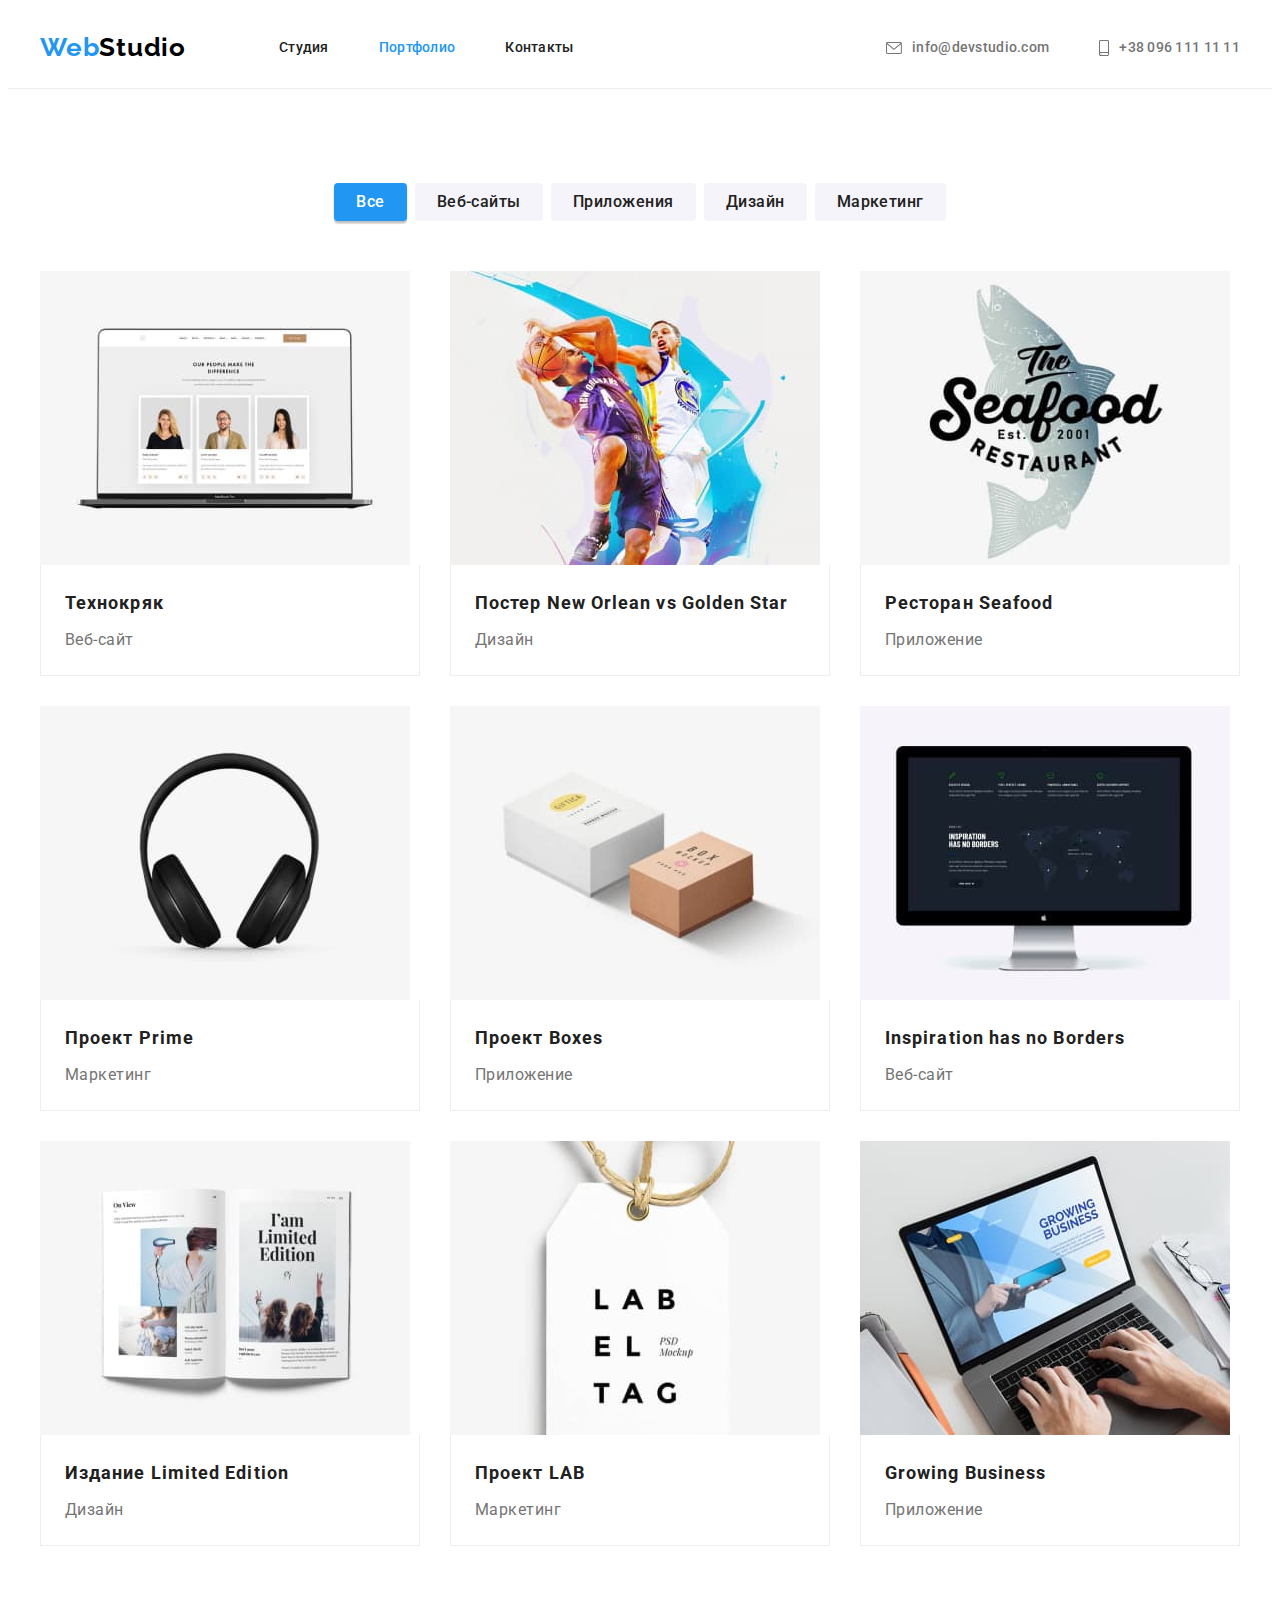
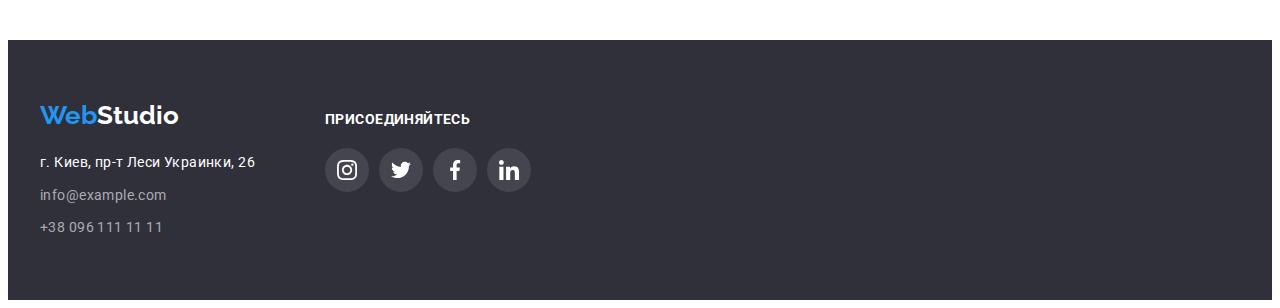
==== portfolio.html @ 313c2e4c "hw-5" ====
<!DOCTYPE html>
<html lang="ru">
  <head>
    <meta charset="UTF-8" />
    <meta http-equiv="X-UA-Compatible" content="IE=edge" />
    <meta name="viewport" content="width=device-width, initial-scale=1.0" />
    <title>Студия</title>
    <link rel="preconnect" href="https://fonts.googleapis.com" />
    <link rel="preconnect" href="https://fonts.gstatic.com" crossorigin />
    <link
      href="https://fonts.googleapis.com/css2?family=Raleway:wght@700&family=Roboto:wght@400;500;700;900&display=swap"
      rel="stylesheet"
    />
    <link
      rel="stylesheet"
      href="https://cdnjs.cloudflare.com/ajax/libs/modern-normalize/1.1.0/modern-normalize.min.css"
      integrity="sha512-wpPYUAdjBVSE4KJnH1VR1HeZfpl1ub8YT/NKx4PuQ5NmX2tKuGu6U/JRp5y+Y8XG2tV+wKQpNHVUX03MfMFn9Q=="
      crossorigin="anonymous"
      referrerpolicy="no-referrer"
    />
    <link rel="stylesheet" href="./css/styles.css" />
  </head>
  <body>
    <header class="header">
      <div class="container header-container">
        <nav class="header-nav">
          <a class="header-logo" lang="en" href="./index.html">
            Web<span class="studio">Studio</span></a
          >
          <ul class="list header-list">
            <li class="header-item">
              <a class="header-link" href="./index.html">Студия</a>
            </li>
            <li class="header-item">
              <a class="header-link current" href="./portfolio.html"
                >Портфолио</a
              >
            </li>
            <li class="header-item">
              <a class="header-link" href="">Контакты</a>
            </li>
          </ul>
        </nav>

        <ul class="list contacts-list">
          <li class="contacts-item">
            <a class="contacts-link" href="mailto:info@devstudio.com">
              <svg class="header-contacts-icon" width="16" height="12">
                <use href="images/icons.svg#icon-envelope"></use>
              </svg>
              info@devstudio.com
            </a>
          </li>
          <li class="contacts-item">
            <a class="contacts-link" href="tel:+380961111111">
              <svg class="header-contacts-icon" width="10" height="16">
                <use href="images/icons.svg#icon-smartphone"></use>
              </svg>
              +38 096 111 11 11
            </a>
          </li>
        </ul>
      </div>
    </header>

    <main>
      <section class="portfolio">
        <h1 class="portfolio-heading">Примеры наших работ</h1>
        <div class="container">
          <ul class="list list-menu">
            <li class="portfolio-list-item">
              <button class="portfolio-button" type="button">Все</button>
            </li>
            <li class="portfolio-list-item">
              <button class="portfolio-btn" type="button">Веб-сайты</button>
            </li>
            <li class="portfolio-list-item">
              <button class="portfolio-btn" type="button">Приложения</button>
            </li>
            <li class="portfolio-list-item">
              <button class="portfolio-btn" type="button">Дизайн</button>
            </li>
            <li class="portfolio-list-item">
              <button class="portfolio-btn" type="button">Маркетинг</button>
            </li>
          </ul>
          <ul class="list list-portfolio">
            <li class="portfolio-items">
              <a class="portfolio-link" href=""
                ><img
                  src="./images/portfolio/tehnokrak.jpg"
                  alt="Технокряк"
                  width="370"
                />
                <div class="portfolio-box">
                  <h2 class="portfolio-title">Технокряк</h2>
                  <p class="portfolio-text">Веб-сайт</p>
                </div>
              </a>
            </li>

            <li class="portfolio-items">
              <a class="portfolio-link" href=""
                ><img
                  src="./images/portfolio/poster.jpg"
                  alt="Постер New Orlean vs Golden Star"
                  width="370"
                />
                <div class="portfolio-box">
                  <h2 class="portfolio-title">
                    Постер New Orlean vs Golden Star
                  </h2>
                  <p class="portfolio-text">Дизайн</p>
                </div>
              </a>
            </li>

            <li class="portfolio-items">
              <a class="portfolio-link" href=""
                ><img
                  src="./images/portfolio/seafood.jpg"
                  alt="Ресторан Seafood"
                  width="370"
                />
                <div class="portfolio-box">
                  <h2 class="portfolio-title">Ресторан Seafood</h2>
                  <p class="portfolio-text">Приложение</p>
                </div>
              </a>
            </li>

            <li class="portfolio-items">
              <a class="portfolio-link" href=""
                ><img
                  src="./images/portfolio/prime.jpg"
                  alt="Проект Prime"
                  width="370"
                />
                <div class="portfolio-box">
                  <h2 class="portfolio-title">Проект Prime</h2>
                  <p class="portfolio-text">Маркетинг</p>
                </div>
              </a>
            </li>

            <li class="portfolio-items">
              <a class="portfolio-link" href=""
                ><img
                  src="./images/portfolio/boxes.jpg"
                  alt="Проект Boxes"
                  width="370"
                />
                <div class="portfolio-box">
                  <h2 class="portfolio-title">Проект Boxes</h2>
                  <p class="portfolio-text">Приложение</p>
                </div>
              </a>
            </li>

            <li class="portfolio-items">
              <a class="portfolio-link" href=""
                ><img
                  src="./images/portfolio/inspiration.jpg"
                  alt="Inspiration has no Borders"
                  width="370"
                />
                <div class="portfolio-box">
                  <h2 class="portfolio-title">Inspiration has no Borders</h2>
                  <p class="portfolio-text">Веб-сайт</p>
                </div>
              </a>
            </li>

            <li class="portfolio-items">
              <a class="portfolio-link" href=""
                ><img
                  src="./images/portfolio/limited-edition.jpg"
                  alt="Издание Limited Edition"
                  width="370"
                />
                <div class="portfolio-box">
                  <h2 class="portfolio-title">Издание Limited Edition</h2>
                  <p class="portfolio-text">Дизайн</p>
                </div>
              </a>
            </li>

            <li class="portfolio-items">
              <a class="portfolio-link" href="">
                <img
                  src="./images/portfolio/lab.jpg"
                  alt="Проект LAB"
                  width="370"
                />
                <div class="portfolio-box">
                  <h2 class="portfolio-title">Проект LAB</h2>
                  <p class="portfolio-text">Маркетинг</p>
                </div>
              </a>
            </li>

            <li class="portfolio-items">
              <a class="portfolio-link" href=""
                ><img
                  src="./images/portfolio/growing-business.jpg"
                  alt="Growing Business"
                  width="370"
                />
                <div class="portfolio-box">
                  <h2 class="portfolio-title">Growing Business</h2>
                  <p class="portfolio-text">Приложение</p>
                </div>
              </a>
            </li>
          </ul>
        </div>
      </section>
    </main>

    <footer class="footer">
      <div class="container footer-container">
        <div>
          <a class="footer-logo" lang="en" href="./index.html">
            <span class="web">Web</span>Studio
          </a>
          <address>
            <ul class="list list-footer">
              <li class="footer-item">
                <a
                  class="address"
                  href="https://goo.gl/maps/t5mTRkqwzV43VkV19"
                  target="_blank"
                  rel="noopener noreferrer"
                  >г. Киев, пр-т Леси Украинки, 26
                </a>
              </li>
              <li class="footer-item">
                <a class="footer-link" href="mailto:info@example.com"
                  >info@example.com</a
                >
              </li>
              <li class="footer-item">
                <a class="footer-link" href="tel:+380961111111"
                  >+38 096 111 11 11</a
                >
              </li>
            </ul>
          </address>
        </div>
        <div class="container-footer-social">
          <h2 class="footer-social">присоединяйтесь</h2>
          <ul class="list footer-social-list">
            <li class="footer-social-item">
              <a class="footer-social-link" href="">
                <svg class="footer-social-icon" width="20" height="20">
                  <use href="images/icons.svg#icon-instagram"></use>
                </svg>
              </a>
            </li>
            <li class="footer-social-item">
              <a class="footer-social-link" href="">
                <svg class="footer-social-icon" width="20" height="20">
                  <use href="images/icons.svg#icon-twitter"></use>
                </svg>
              </a>
            </li>
            <li class="footer-social-item">
              <a class="footer-social-link" href="">
                <svg class="footer-social-icon" width="20" height="20">
                  <use href="images/icons.svg#icon-facebook"></use>
                </svg>
              </a>
            </li>
            <li class="footer-social-item">
              <a class="footer-social-link" href="">
                <svg class="footer-social-icon" width="20" height="20">
                  <use href="images/icons.svg#icon-linkedin"></use>
                </svg>
              </a>
            </li>
          </ul>
        </div>
      </div>
    </footer>
  </body>
</html>
---- css/styles.css ----
/* основной цвет текста #212121 */
/* вторичный цвет текста #757575 */
/* цвет акцента текста #2196F3 */
/* дополнительный цвет текста (хедер, футер) #FFFFFF */
/* цвет ссылок футера  rgba(255, 255, 255, 0.6); */
/* основной цвет фона  #ffffff */
/* вторичный цвет фона  #F5F4FA */
/* дополнительный цвет фона #2F303A */
:root {
  --primary-text-color: #212121;
  --secondary-text-color: #757575;
  --accent-color: #2196f3;
  --additional-text-color: #ffffff;
  --footer-link-text-color: rgba(255, 255, 255, 0.6);
  --primary-background-color: #ffffff;
  --secondary-background-color: #f5f4fa;
  --additional-background-color: #2f303a;
}

body {
  background-color: var(--primary-background-color);
  color: var(--secondary-text-color);
  font-family: "Roboto", sans-serif;
  font-weight: 400;
}

p,
h1,
h2,
h3,
h4,
h5,
h6 {
  margin: 0;
}

ul {
  margin: 0;
  padding: 0;
}
img {
  display: block;
}
.list {
  list-style: none;
}

.header-link {
  text-decoration: none;
}

.header-link.current {
  color: var(--accent-color);
}

.container {
  width: 1200px;
  padding-right: 15px;
  padding-left: 15px;

  margin-right: auto;
  margin-left: auto;
}

/* стили елементов хедера, 
element styles header */

.header {
  border-bottom: 1px solid #ececec;
}

.header-container {
  display: flex;
  align-items: center;
}

.header-nav {
  display: flex;
  align-items: center;
}
.header-logo {
  color: var(--accent-color);
  text-decoration: none;
  font-family: "Raleway", sans-serif;
  font-weight: 700;
  font-size: 26px;
  line-height: 1.2;
  letter-spacing: 0.03em;

  margin-right: 93px;
}

.studio {
  color: #000000;
}

.header-list {
  display: flex;
}

.header-item:not(:last-child) {
  margin-right: 50px;
}

.header-link {
  color: var(--primary-text-color);
  font-weight: 500;
  font-size: 14px;
  line-height: 1.14;
  letter-spacing: 0.02em;

  padding-top: 32px;
  padding-bottom: 32px;

  display: block;
}

.header-link:hover,
.header-link:focus {
  color: var(--accent-color);
}

.contacts-list {
  display: flex;
  margin-left: auto;
}

.contacts-link {
  color: var(--secondary-text-color);
  text-decoration: none;
  font-weight: 500;
  font-size: 14px;
  line-height: 1.14;
  letter-spacing: 0.02em;

  padding-top: 32px;
  padding-bottom: 32px;

  /* display: block; */

  display: flex;
  align-items: center;
}

.contacts-item:not(:last-child) {
  margin-right: 50px;
}

.contacts-link:hover,
.contacts-link:focus {
  color: var(--accent-color);
}

.header-contacts-icon {
  margin-right: 10px;

  fill: currentColor;
}

/* hero section */

.hero {
  background-color: var(--additional-background-color);
  text-align: center;

  padding-top: 200px;
  padding-bottom: 200px;

  margin-right: auto;
  margin-left: auto;

  max-width: 1600px;

  background-image: linear-gradient(
      rgba(47, 48, 58, 0.4),
      rgba(47, 48, 58, 0.4)
    ),
    url(../images/hero-Img.png);

  background-size: cover;

  background-repeat: no-repeat;
  background-position: center;
}

.hero-title {
  color: var(--additional-text-color);
  font-weight: 900;
  font-size: 44px;
  line-height: 1.37;
  letter-spacing: 0.06em;
  text-transform: uppercase;

  max-width: 694px;

  margin-right: auto;
  margin-left: auto;

  text-align: center;

  margin-bottom: 30px;
}

.btn {
  font-family: inherit;
  background-color: var(--accent-color);
  color: var(--additional-text-color);
  font-weight: 700;
  font-size: 16px;
  line-height: 1.87;
  letter-spacing: 0.06em;
  cursor: pointer;

  min-width: 200px;
  min-height: 50px;

  box-shadow: 0px 4px 4px rgba(0, 0, 0, 0.15);
  border-radius: 4px;
}
.btn:hover,
.btn:focus {
  background-color: #188ce8;
}

/* стили елементов секции преимуществ 
element styles section features */

.features {
  /* background-color: tomato; */
  padding-top: 94px;
}

.features-list {
  display: flex;
  margin-right: -30px;
}

.features-item {
  margin-right: 30px;
  flex-basis: calc(100% / 4 - 30px);
}

.features-item::before {
  content: "";
  display: block;

  height: 120px;
  background-size: 70px;
  background-repeat: no-repeat;
  background-position: center;

  background-color: #f5f4fa;

  margin-bottom: 30px;
}

.features-item:nth-child(1)::before {
  background-image: url(../images/antenna.svg);
}

.features-item:nth-child(2)::before {
  background-image: url(../images/clock.svg);
}

.features-item:nth-child(3)::before {
  background-image: url(../images/diagram.svg);
}

.features-item:nth-child(4)::before {
  background-image: url(../images/astronaut.svg);
}

.features-title {
  color: var(--primary-text-color);
  font-weight: 700;
  font-size: 14px;
  line-height: 1.14;
  letter-spacing: 0.03em;
  text-transform: uppercase;

  margin-bottom: 10px;
}

.features-text {
  font-size: 14px;
  line-height: 1.71;
  line-height: 24px;
  letter-spacing: 0.03em;
}

/* стили елементов секции works
 element styles section works */

.works {
  padding-top: 94px;
  padding-bottom: 94px;
}

.list-works {
  display: flex;
  margin-right: -30px;
}

.works-item {
  margin-right: 30px;
  flex-basis: calc(100% / 3 - 30px);
}

.works-title {
  color: var(--primary-text-color);
  font-weight: 700;
  font-size: 36px;
  line-height: 1.16;
  text-align: center;
  letter-spacing: 0.03em;

  margin-bottom: 50px;
}

/* стили елементов секции team
 element styles section team*/

.team {
  background-color: var(--secondary-background-color);
  padding-top: 94px;
  padding-bottom: 94px;
}

.list-team {
  display: flex;
  margin-right: -30px;
}

.team-item {
  margin-right: 30px;
  flex-basis: calc(100% / 4 - 50px);
}

.team-title {
  color: var(--primary-text-color);
  font-weight: 700;
  font-size: 36px;
  line-height: 1.16;
  text-align: center;
  letter-spacing: 0.03em;

  margin-bottom: 50px;
}

.team-subtitle {
  color: var(--primary-text-color);
  font-weight: 500;
  font-size: 16px;
  line-height: 1.18;
  text-align: center;
  letter-spacing: 0.03em;

  margin-bottom: 10px;
}

.team-text {
  font-size: 16px;
  line-height: 1.18;
  text-align: center;
  letter-spacing: 0.03em;

  margin-bottom: 16px;
}

.container-team {
  background-color: var(--additional-text-color);
  padding-top: 30px;
  padding-bottom: 30px;

  box-shadow: 0px 1px 3px rgba(0, 0, 0, 0.12), 0px 1px 1px rgba(0, 0, 0, 0.14),
    0px 2px 1px rgba(0, 0, 0, 0.2);
  border-radius: 0px 0px 4px 4px;
}

.team-social-list {
  display: flex;
  justify-content: center;
}

.team-social-item + .team-social-item {
  margin-left: 10px;
}

.team-social-link {
  display: flex;

  align-items: center;
  justify-content: center;

  border-radius: 50%;

  color: #afb1b8;

  height: 44px;
  width: 44px;
}

.team-social-icon {
  fill: currentColor;
}

.team-social-link:hover,
.team-social-link:focus {
  background-color: var(--accent-color);
  color: #ffffff;
}

/* -----------  section clients-----------------
----------------секция клиенты----------------- */

.clients {
  padding-top: 94px;
  padding-bottom: 94px;
}
.title-clients {
  color: var(--primary-text-color);
  font-weight: 700;
  font-size: 36px;
  line-height: 1.16;
  text-align: center;
  letter-spacing: 0.03em;

  margin-bottom: 50px;
}

.clients-list {
  display: flex;
}

.clients-item + .clients-item {
  margin-left: 30px;
}

.clients-link {
  display: flex;

  align-items: center;
  justify-content: center;

  height: 92px;
  width: 170px;

  border: 1px solid #afb1b8;
  box-sizing: border-box;
  border-radius: 4px;

  color: #afb1b8;
}

.clients-icon {
  display: flex;
  fill: currentColor;
}

.clients-link:hover,
.clients-link:focus {
  color: var(--accent-color);
  border-color: var(--accent-color);
}

/*  стили елементов секции footer, 
element styles footer */

.footer {
  background-color: var(--additional-background-color);

  padding-top: 60px;
  padding-bottom: 60px;
}

.footer-container {
  display: flex;
  align-items: baseline;
}

.footer-logo {
  color: var(--additional-text-color);
  text-decoration: none;
  font-family: "Raleway", sans-serif;
  font-weight: 700;
  font-size: 26px;
  line-height: 1.2;

  margin-bottom: 20px;
  display: block;
}

.web {
  color: var(--accent-color);
}

.address {
  color: var(--additional-text-color);
  font-style: normal;
  font-size: 14px;
  line-height: 1.7;
  letter-spacing: 0.03em;
  text-decoration: none;
}

.footer-link {
  color: var(--footer-link-text-color);
  font-style: normal;
  font-size: 14px;
  line-height: 1.7;
  letter-spacing: 0.03em;
  text-decoration: none;
}

.address:hover,
.address:focus {
  color: var(--footer-link-text-color);
}

.footer-link:hover,
.footer-link:focus {
  color: var(--additional-text-color);
}

.footer-item:not(:last-child) {
  margin-bottom: 9px;
}

.footer-social {
  font-weight: 700;
  font-size: 14px;
  line-height: 1.14;
  letter-spacing: 0.03em;
  text-transform: uppercase;

  color: var(--primary-background-color);

  margin-bottom: 20px;
}

.footer-social-list {
  display: flex;
}

.footer-social-item + .footer-social-item {
  margin-left: 10px;
}

.footer-social-link {
  display: flex;

  align-items: center;
  justify-content: center;

  border-radius: 50%;

  background-color: rgba(255, 255, 255, 0.1);

  width: 44px;
  height: 44px;
}

.footer-social-icon {
  fill: var(--primary-background-color);
}

.container-footer-social {
  margin-left: 70px;
}

.footer-social-link:hover,
.footer-social-link:focus {
  background-color: var(--accent-color);
}

/* стили портфолио */

.portfolio {
  padding-top: 94px;
  padding-bottom: 94px;
}

.portfolio-heading {
  text-align: center;

  position: absolute;
  width: 1px;
  height: 1px;
  margin: -1px;
  border: 0;
  padding: 0;

  white-space: nowrap;
  clip-path: inset(100%);
  clip: rect(0 0 0 0);
  overflow: hidden;
}

.list-menu {
  display: flex;
  justify-content: center;
  margin-bottom: 50px;
}

.portfolio-list-item:not(:last-child) {
  margin-right: 8px;
}
.portfolio-button {
  font-family: inherit;
  background-color: var(--accent-color);
  color: var(--additional-text-color);
  font-weight: 500;
  font-size: 16px;
  line-height: 1.62;
  letter-spacing: 0.03em;
  cursor: pointer;

  box-shadow: 0px 3px 1px rgba(0, 0, 0, 0.1), 0px 1px 2px rgba(0, 0, 0, 0.08),
    0px 2px 2px rgba(0, 0, 0, 0.12);
  border-radius: 4px;
  border: none;

  padding: 6px 22px;
}

.portfolio-btn {
  font-family: inherit;
  background-color: var(--secondary-background-color);
  color: var(--primary-text-color);
  font-weight: 500;
  font-size: 16px;
  line-height: 1.62;
  text-align: center;
  letter-spacing: 0.03em;
  cursor: pointer;

  border-radius: 4px;
  border: none;

  padding: 6px 22px;
}

.portfolio-btn:hover,
.portfolio-btn:focus {
  background-color: var(--accent-color);
  color: var(--additional-text-color);

  box-shadow: 0px 3px 1px rgba(0, 0, 0, 0.1), 0px 1px 2px rgba(0, 0, 0, 0.08),
    0px 2px 2px rgba(0, 0, 0, 0.12);
}

.list-portfolio {
  display: flex;
  flex-wrap: wrap;

  margin-right: -30px;
  margin-bottom: -30px;
}

.portfolio-items {
  flex-basis: calc((100% - 90px) / 3);

  margin-right: 30px;
  margin-bottom: 30px;
}

.portfolio-box {
  padding: 20px 24px;

  border-right: 1px solid #eeeeee;
  border-bottom: 1px solid #eeeeee;
  border-left: 1px solid #eeeeee;
}

.portfolio-title {
  color: var(--primary-text-color);
  font-weight: 700;
  font-size: 18px;
  line-height: 2;
  letter-spacing: 0.06em;

  margin-bottom: 4px;
}

.portfolio-link {
  text-decoration: none;
  display: block;
}

.portfolio-link:hover,
.portfolio-link:focus {
  box-shadow: 0px 1px 1px rgba(0, 0, 0, 0.12), 0px 4px 4px rgba(0, 0, 0, 0.06),
    1px 4px 6px rgba(0, 0, 0, 0.16);
}

.portfolio-text {
  color: var(--secondary-text-color);
  font-size: 16px;
  line-height: 1.87;
  letter-spacing: 0.03em;
}
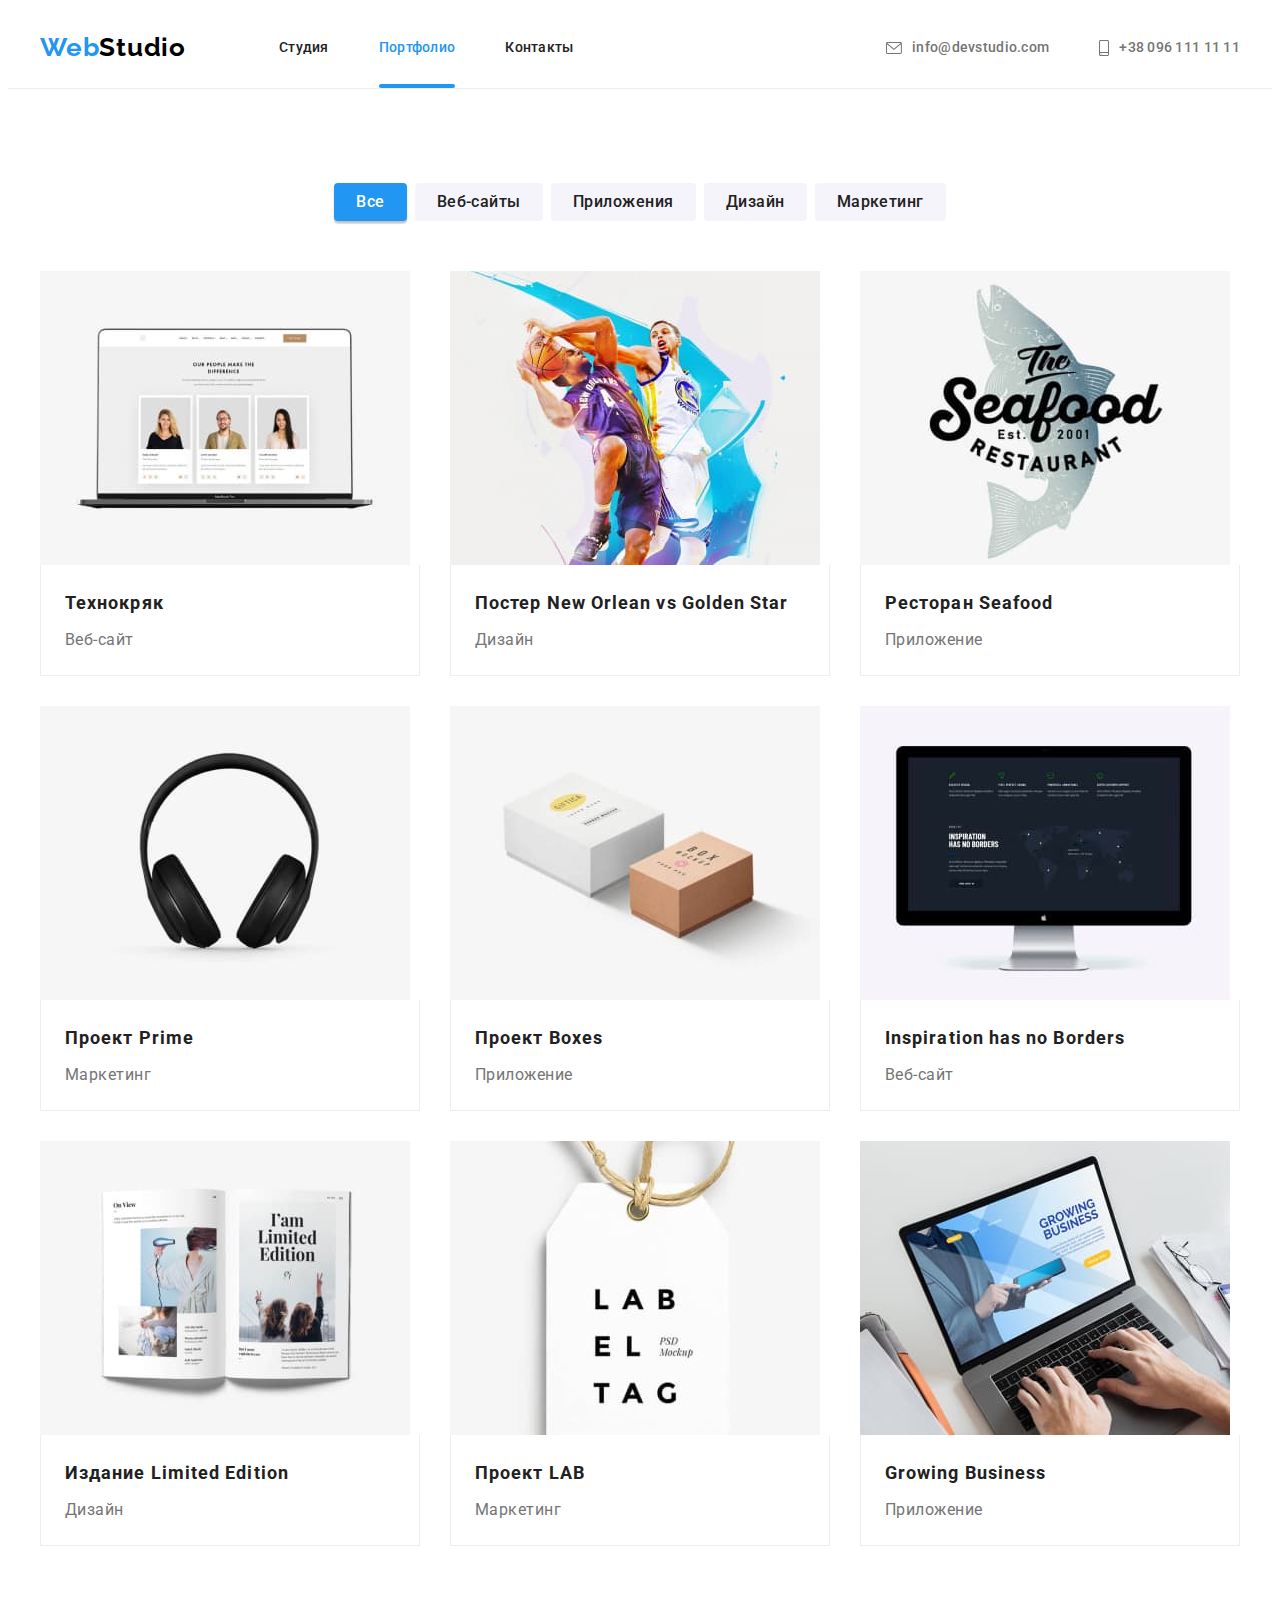
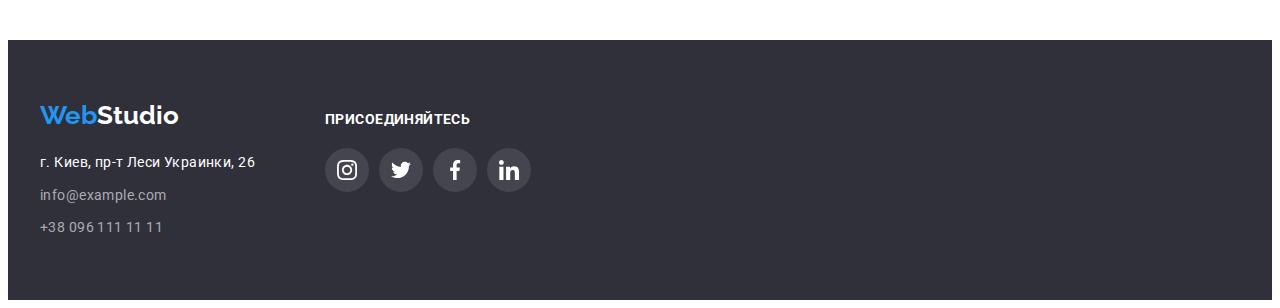
==== commit cfd869b0: "модальное окно и переходы" ====
--- a/portfolio.html
+++ b/portfolio.html
@@ -86,12 +86,19 @@
           </ul>
           <ul class="list list-portfolio">
             <li class="portfolio-items">
-              <a class="portfolio-link" href=""
-                ><img
-                  src="./images/portfolio/tehnokrak.jpg"
-                  alt="Технокряк"
-                  width="370"
-                />
+              <a class="portfolio-link" href="">
+                <div class="overflow-portfolio-link">
+                  <img
+                    src="./images/portfolio/tehnokrak.jpg"
+                    alt="Технокряк"
+                    width="370"
+                  />
+                  <p class="overflow-portfolio-text">
+                    Технокряк это современная площадка распространения
+                    коронавируса. Компании используют эту платформу для
+                    цифрового шпионажа и атак на защищённые сервера конкурентов.
+                  </p>
+                </div>
                 <div class="portfolio-box">
                   <h2 class="portfolio-title">Технокряк</h2>
                   <p class="portfolio-text">Веб-сайт</p>
@@ -100,12 +107,19 @@
             </li>
 
             <li class="portfolio-items">
-              <a class="portfolio-link" href=""
-                ><img
-                  src="./images/portfolio/poster.jpg"
-                  alt="Постер New Orlean vs Golden Star"
-                  width="370"
-                />
+              <a class="portfolio-link" href="">
+                <div class="overflow-portfolio-link">
+                  <img
+                    src="./images/portfolio/poster.jpg"
+                    alt="Постер New Orlean vs Golden Star"
+                    width="370"
+                  />
+                  <p class="overflow-portfolio-text">
+                    Технокряк это современная площадка распространения
+                    коронавируса. Компании используют эту платформу для
+                    цифрового шпионажа и атак на защищённые сервера конкурентов.
+                  </p>
+                </div>
                 <div class="portfolio-box">
                   <h2 class="portfolio-title">
                     Постер New Orlean vs Golden Star
@@ -116,12 +130,19 @@
             </li>
 
             <li class="portfolio-items">
-              <a class="portfolio-link" href=""
-                ><img
-                  src="./images/portfolio/seafood.jpg"
-                  alt="Ресторан Seafood"
-                  width="370"
-                />
+              <a class="portfolio-link" href="">
+                <div class="overflow-portfolio-link">
+                  <img
+                    src="./images/portfolio/seafood.jpg"
+                    alt="Ресторан Seafood"
+                    width="370"
+                  />
+                  <p class="overflow-portfolio-text">
+                    Технокряк это современная площадка распространения
+                    коронавируса. Компании используют эту платформу для
+                    цифрового шпионажа и атак на защищённые сервера конкурентов.
+                  </p>
+                </div>
                 <div class="portfolio-box">
                   <h2 class="portfolio-title">Ресторан Seafood</h2>
                   <p class="portfolio-text">Приложение</p>
@@ -130,12 +151,19 @@
             </li>
 
             <li class="portfolio-items">
-              <a class="portfolio-link" href=""
-                ><img
-                  src="./images/portfolio/prime.jpg"
-                  alt="Проект Prime"
-                  width="370"
-                />
+              <a class="portfolio-link" href="">
+                <div class="overflow-portfolio-link">
+                  <img
+                    src="./images/portfolio/prime.jpg"
+                    alt="Проект Prime"
+                    width="370"
+                  />
+                  <p class="overflow-portfolio-text">
+                    Технокряк это современная площадка распространения
+                    коронавируса. Компании используют эту платформу для
+                    цифрового шпионажа и атак на защищённые сервера конкурентов.
+                  </p>
+                </div>
                 <div class="portfolio-box">
                   <h2 class="portfolio-title">Проект Prime</h2>
                   <p class="portfolio-text">Маркетинг</p>
@@ -144,12 +172,19 @@
             </li>
 
             <li class="portfolio-items">
-              <a class="portfolio-link" href=""
-                ><img
-                  src="./images/portfolio/boxes.jpg"
-                  alt="Проект Boxes"
-                  width="370"
-                />
+              <a class="portfolio-link" href="">
+                <div class="overflow-portfolio-link">
+                  <img
+                    src="./images/portfolio/boxes.jpg"
+                    alt="Проект Boxes"
+                    width="370"
+                  />
+                  <p class="overflow-portfolio-text">
+                    Технокряк это современная площадка распространения
+                    коронавируса. Компании используют эту платформу для
+                    цифрового шпионажа и атак на защищённые сервера конкурентов.
+                  </p>
+                </div>
                 <div class="portfolio-box">
                   <h2 class="portfolio-title">Проект Boxes</h2>
                   <p class="portfolio-text">Приложение</p>
@@ -158,12 +193,19 @@
             </li>
 
             <li class="portfolio-items">
-              <a class="portfolio-link" href=""
-                ><img
-                  src="./images/portfolio/inspiration.jpg"
-                  alt="Inspiration has no Borders"
-                  width="370"
-                />
+              <a class="portfolio-link" href="">
+                <div class="overflow-portfolio-link">
+                  <img
+                    src="./images/portfolio/inspiration.jpg"
+                    alt="Inspiration has no Borders"
+                    width="370"
+                  />
+                  <p class="overflow-portfolio-text">
+                    Технокряк это современная площадка распространения
+                    коронавируса. Компании используют эту платформу для
+                    цифрового шпионажа и атак на защищённые сервера конкурентов.
+                  </p>
+                </div>
                 <div class="portfolio-box">
                   <h2 class="portfolio-title">Inspiration has no Borders</h2>
                   <p class="portfolio-text">Веб-сайт</p>
@@ -172,12 +214,19 @@
             </li>
 
             <li class="portfolio-items">
-              <a class="portfolio-link" href=""
-                ><img
-                  src="./images/portfolio/limited-edition.jpg"
-                  alt="Издание Limited Edition"
-                  width="370"
-                />
+              <a class="portfolio-link" href="">
+                <div class="overflow-portfolio-link">
+                  <img
+                    src="./images/portfolio/limited-edition.jpg"
+                    alt="Издание Limited Edition"
+                    width="370"
+                  />
+                  <p class="overflow-portfolio-text">
+                    Технокряк это современная площадка распространения
+                    коронавируса. Компании используют эту платформу для
+                    цифрового шпионажа и атак на защищённые сервера конкурентов.
+                  </p>
+                </div>
                 <div class="portfolio-box">
                   <h2 class="portfolio-title">Издание Limited Edition</h2>
                   <p class="portfolio-text">Дизайн</p>
@@ -187,11 +236,18 @@
 
             <li class="portfolio-items">
               <a class="portfolio-link" href="">
-                <img
-                  src="./images/portfolio/lab.jpg"
-                  alt="Проект LAB"
-                  width="370"
-                />
+                <div class="overflow-portfolio-link">
+                  <img
+                    src="./images/portfolio/lab.jpg"
+                    alt="Проект LAB"
+                    width="370"
+                  />
+                  <p class="overflow-portfolio-text">
+                    Технокряк это современная площадка распространения
+                    коронавируса. Компании используют эту платформу для
+                    цифрового шпионажа и атак на защищённые сервера конкурентов.
+                  </p>
+                </div>
                 <div class="portfolio-box">
                   <h2 class="portfolio-title">Проект LAB</h2>
                   <p class="portfolio-text">Маркетинг</p>
@@ -200,12 +256,19 @@
             </li>
 
             <li class="portfolio-items">
-              <a class="portfolio-link" href=""
-                ><img
-                  src="./images/portfolio/growing-business.jpg"
-                  alt="Growing Business"
-                  width="370"
-                />
+              <a class="portfolio-link" href="">
+                <div class="overflow-portfolio-link">
+                  <img
+                    src="./images/portfolio/growing-business.jpg"
+                    alt="Growing Business"
+                    width="370"
+                  />
+                  <p class="overflow-portfolio-text">
+                    Технокряк это современная площадка распространения
+                    коронавируса. Компании используют эту платформу для
+                    цифрового шпионажа и атак на защищённые сервера конкурентов.
+                  </p>
+                </div>
                 <div class="portfolio-box">
                   <h2 class="portfolio-title">Growing Business</h2>
                   <p class="portfolio-text">Приложение</p>
--- a/css/styles.css
+++ b/css/styles.css
@@ -49,10 +49,6 @@
   text-decoration: none;
 }
 
-.header-link.current {
-  color: var(--accent-color);
-}
-
 .container {
   width: 1200px;
   padding-right: 15px;
@@ -72,6 +68,26 @@
 .header-container {
   display: flex;
   align-items: center;
+}
+
+.header-link.current {
+  color: var(--accent-color);
+}
+
+.header-link.current::after {
+  content: "";
+
+  position: absolute;
+  left: 0;
+  bottom: 0;
+
+  display: block;
+
+  width: 100%;
+  height: 4px;
+  background-color: var(--accent-color);
+
+  border-radius: 2px;
 }
 
 .header-nav {
@@ -113,6 +129,10 @@
   padding-bottom: 32px;
 
   display: block;
+
+  position: relative;
+
+  transition: color 250ms cubic-bezier(0.4, 0, 0.2, 1);
 }
 
 .header-link:hover,
@@ -140,6 +160,8 @@
 
   display: flex;
   align-items: center;
+
+  transition: color 250ms cubic-bezier(0.4, 0, 0.2, 1);
 }
 
 .contacts-item:not(:last-child) {
@@ -216,7 +238,10 @@
 
   box-shadow: 0px 4px 4px rgba(0, 0, 0, 0.15);
   border-radius: 4px;
-}
+
+  transition: background-color 250ms cubic-bezier(0.4, 0, 0.2, 1);
+}
+
 .btn:hover,
 .btn:focus {
   background-color: #188ce8;
@@ -302,6 +327,8 @@
 }
 
 .works-item {
+  position: relative;
+
   margin-right: 30px;
   flex-basis: calc(100% / 3 - 30px);
 }
@@ -315,6 +342,26 @@
   letter-spacing: 0.03em;
 
   margin-bottom: 50px;
+}
+
+.works-text {
+  position: absolute;
+  left: 0;
+  bottom: 0;
+
+  font-weight: 700;
+  font-size: 14px;
+  line-height: 1.14;
+  text-align: center;
+  letter-spacing: 0.03em;
+  text-transform: uppercase;
+
+  padding-top: 27px;
+  padding-bottom: 27px;
+  width: 100%;
+
+  color: var(--additional-text-color);
+  background-color: rgba(47, 48, 58, 0.8);
 }
 
 /* стили елементов секции team
@@ -398,6 +445,9 @@
 
   height: 44px;
   width: 44px;
+
+  transition: color 250ms cubic-bezier(0.4, 0, 0.2, 1),
+    background-color 250ms cubic-bezier(0.4, 0, 0.2, 1);
 }
 
 .team-social-icon {
@@ -450,6 +500,9 @@
   border-radius: 4px;
 
   color: #afb1b8;
+
+  transition: color 250ms cubic-bezier(0.4, 0, 0.2, 1),
+    border-color 250ms cubic-bezier(0.4, 0, 0.2, 1);
 }
 
 .clients-icon {
@@ -501,6 +554,8 @@
   line-height: 1.7;
   letter-spacing: 0.03em;
   text-decoration: none;
+
+  transition: color 250ms cubic-bezier(0.4, 0, 0.2, 1);
 }
 
 .footer-link {
@@ -510,6 +565,8 @@
   line-height: 1.7;
   letter-spacing: 0.03em;
   text-decoration: none;
+
+  transition: color 250ms cubic-bezier(0.4, 0, 0.2, 1);
 }
 
 .address:hover,
@@ -558,6 +615,8 @@
 
   width: 44px;
   height: 44px;
+
+  transition: background-color 250ms cubic-bezier(0.4, 0, 0.2, 1);
 }
 
 .footer-social-icon {
@@ -638,6 +697,10 @@
   border: none;
 
   padding: 6px 22px;
+
+  transition: color 250ms cubic-bezier(0.4, 0, 0.2, 1),
+    background-color 250ms cubic-bezier(0.4, 0, 0.2, 1),
+    box-shadow 250ms cubic-bezier(0.4, 0, 0.2, 1);
 }
 
 .portfolio-btn:hover,
@@ -685,6 +748,8 @@
 .portfolio-link {
   text-decoration: none;
   display: block;
+
+  transition: box-shadow 250ms cubic-bezier(0.4, 0, 0.2, 1);
 }
 
 .portfolio-link:hover,
@@ -699,3 +764,105 @@
   line-height: 1.87;
   letter-spacing: 0.03em;
 }
+
+.overflow-portfolio-link {
+  position: relative;
+  overflow: hidden;
+}
+
+.overflow-portfolio-text {
+  position: absolute;
+  left: 0;
+  bottom: 0;
+
+  width: 100%;
+  height: 100%;
+
+  font-weight: 400;
+  font-size: 18px;
+  line-height: 1.56;
+  letter-spacing: 0.03em;
+
+  padding: 63px 24px;
+
+  color: #ffffff;
+  background-color: rgba(33, 150, 243, 0.9);
+
+  transform: translateY(100%);
+  transition: transform 250ms cubic-bezier(0.4, 0, 0.2, 1);
+
+  opacity: 0;
+}
+
+.portfolio-link:hover .overflow-portfolio-text {
+  opacity: 1;
+  transform: translateY(0);
+}
+
+/* --------------- модальное окно-----------------------------------------
+--------------------------------modal------------------------------------- */
+
+.backdrop {
+  position: fixed;
+  left: 0;
+  top: 0;
+
+  width: 100%;
+  height: 100%;
+
+  background-color: rgba(0, 0, 0, 0.2);
+
+  opacity: 1;
+  visibility: visible;
+
+  transition: opacity 250ms cubic-bezier(0.4, 0, 0.2, 1),
+    visibility 250ms cubic-bezier(0.4, 0, 0.2, 1);
+}
+
+.backdrop.is-hidden {
+  opacity: 0;
+  pointer-events: none;
+  visibility: hidden;
+}
+
+.backdrop.is-hidden .modal {
+  transform: translate(-50%, -50%) scale(1.6);
+}
+
+.modal {
+  position: absolute;
+  top: 50%;
+  left: 50%;
+  transform: translate(-50%, -50%) scale(1);
+
+  transition: transform 250ms cubic-bezier(0.4, 0, 0.2, 1);
+
+  min-width: 528px;
+  min-height: 581px;
+
+  padding: 8px;
+
+  background-color: var(--additional-text-color);
+}
+
+.modal-btn-close {
+  position: relative;
+  display: block;
+
+  width: 30px;
+  height: 30px;
+  cursor: pointer;
+  margin-left: auto;
+
+  border: 1px solid rgba(0, 0, 0, 0.1);
+  border-radius: 50%;
+
+  background-color: var(--additional-text-color);
+}
+
+.btn-close {
+  position: absolute;
+  top: 50%;
+  left: 50%;
+  transform: translate(-50%, -50%);
+}
